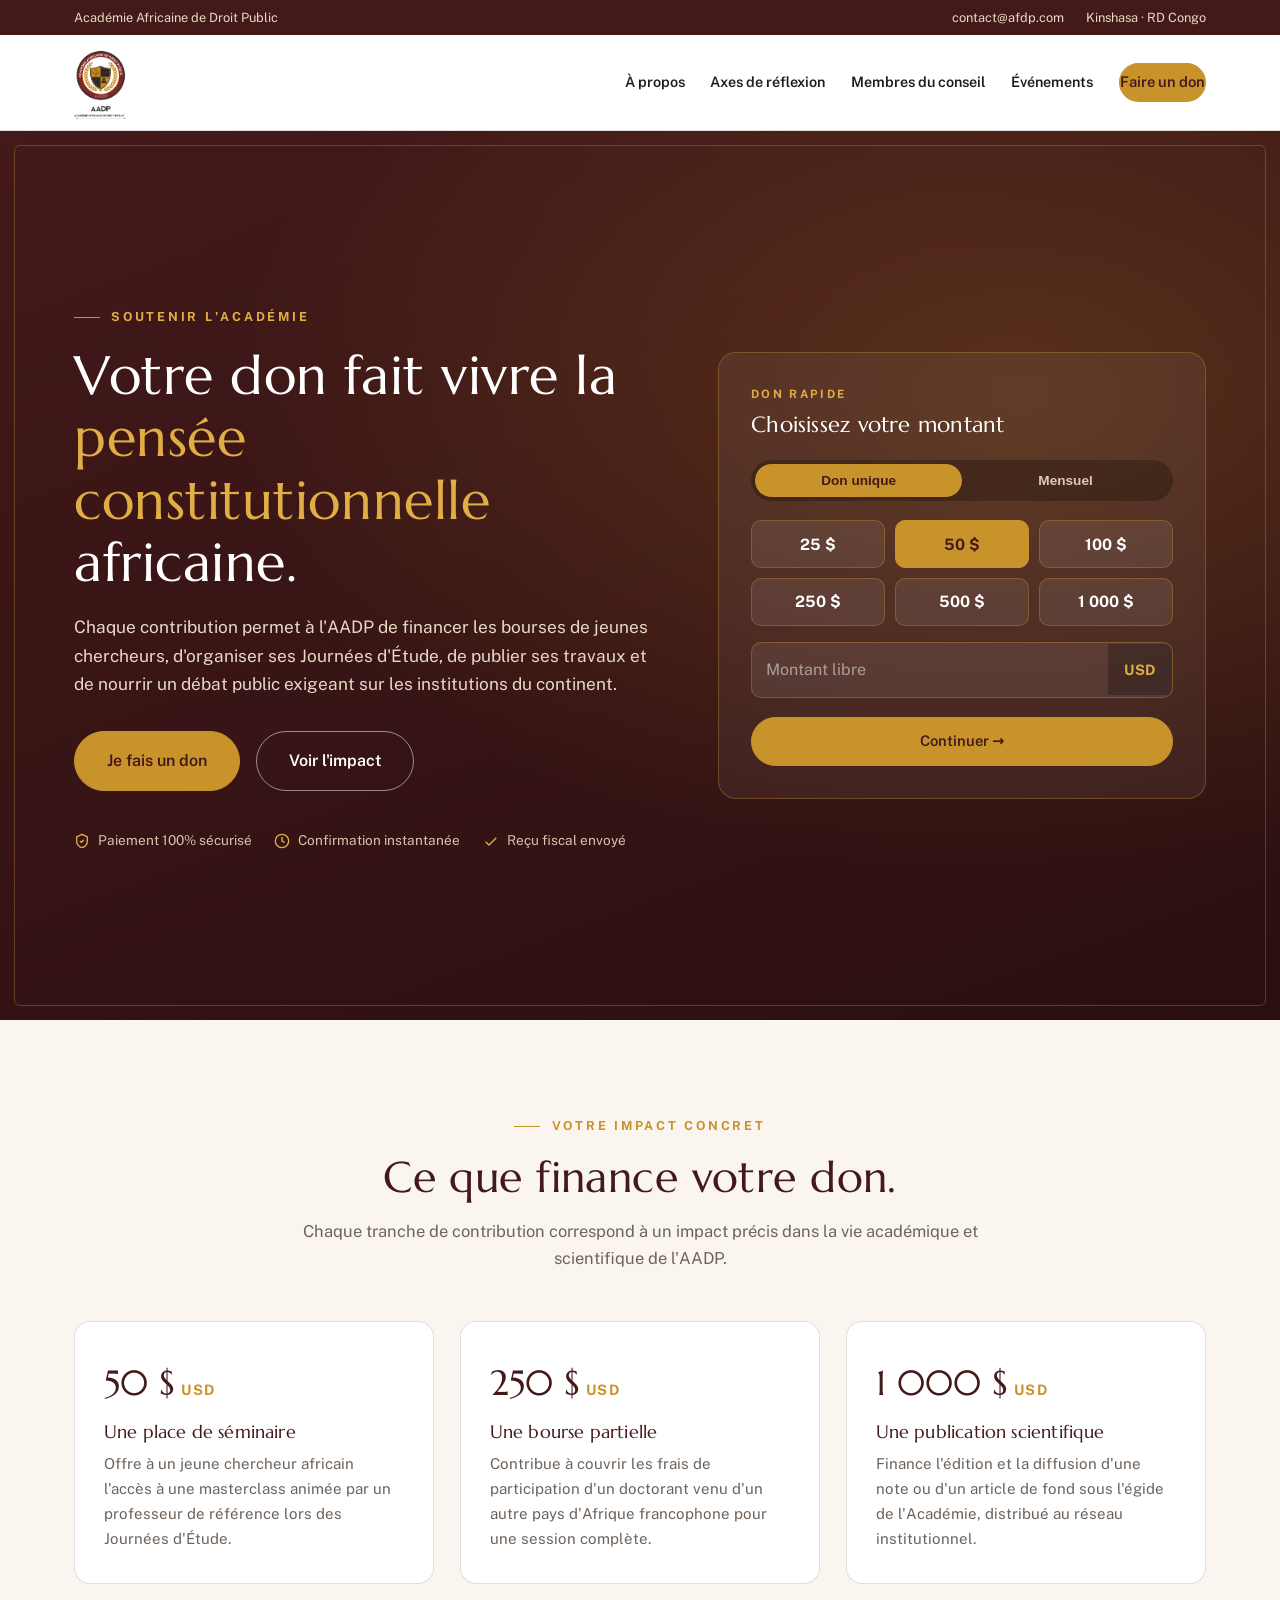
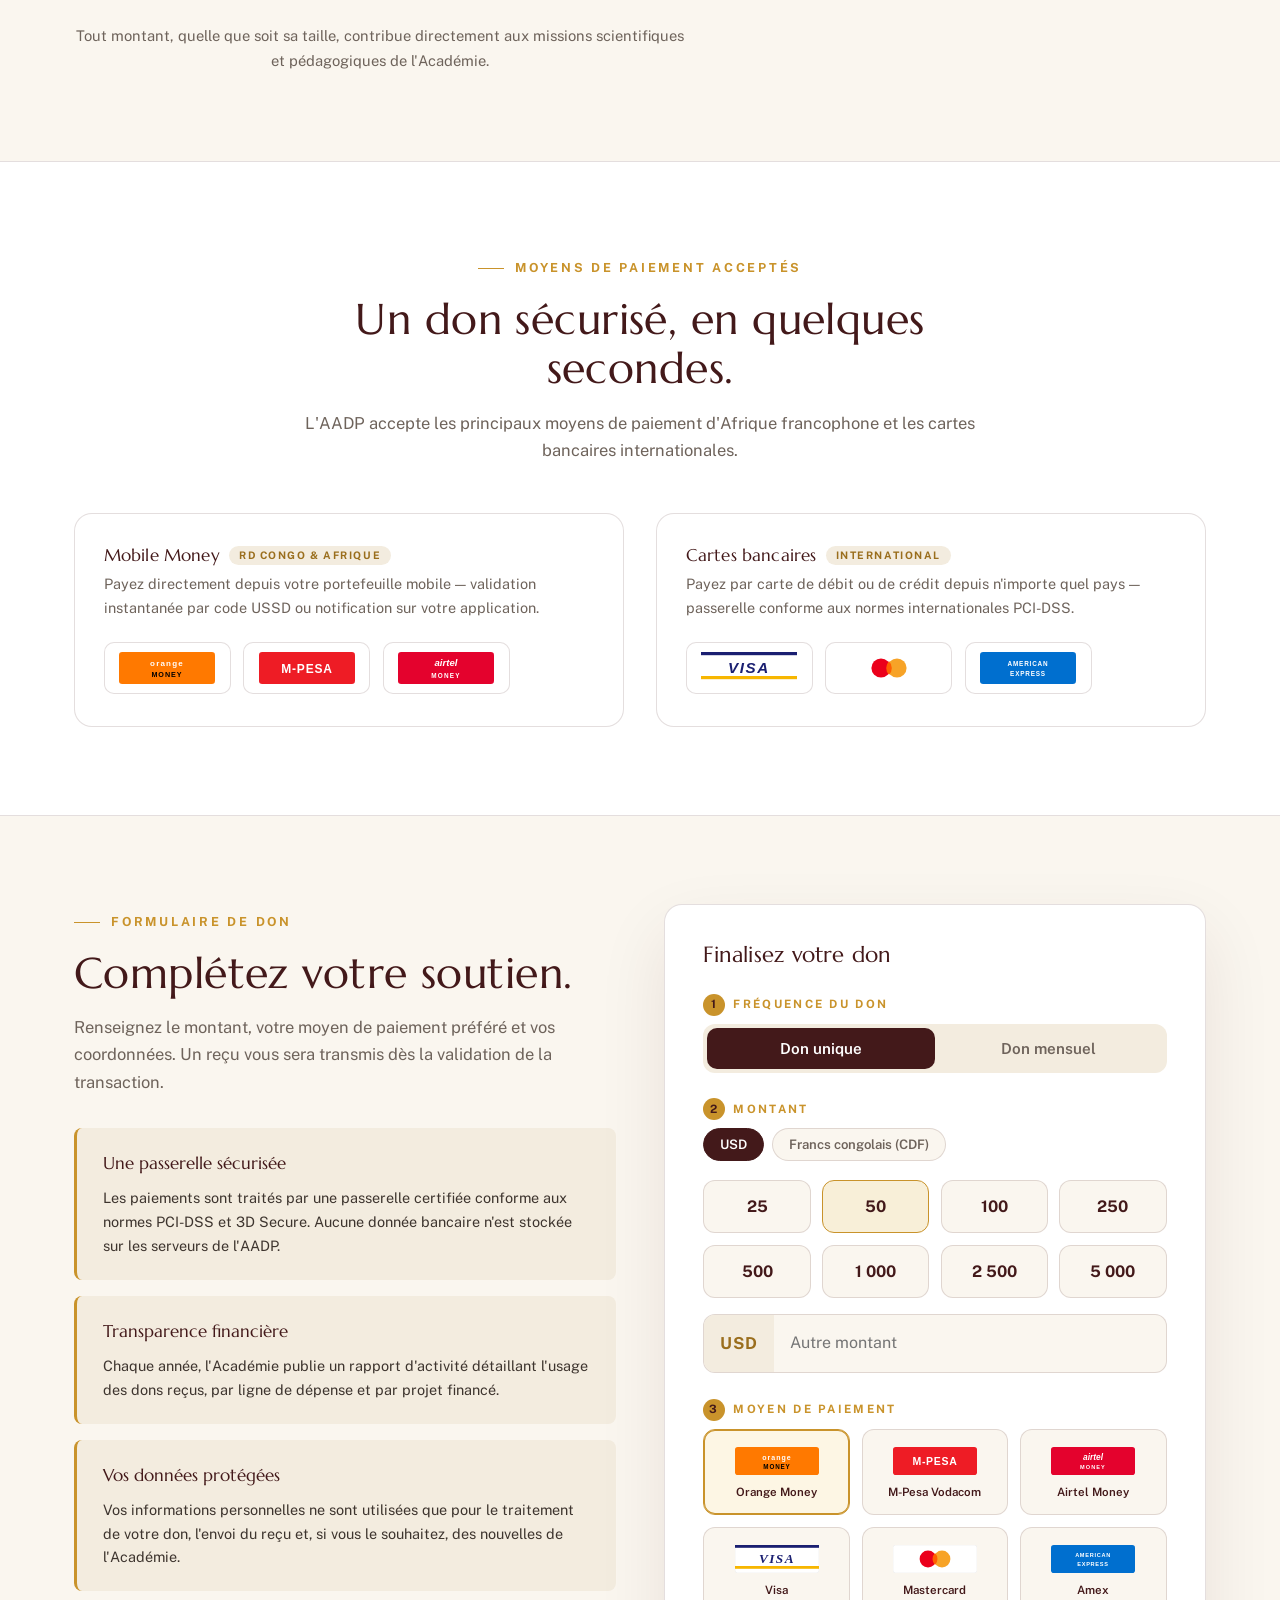
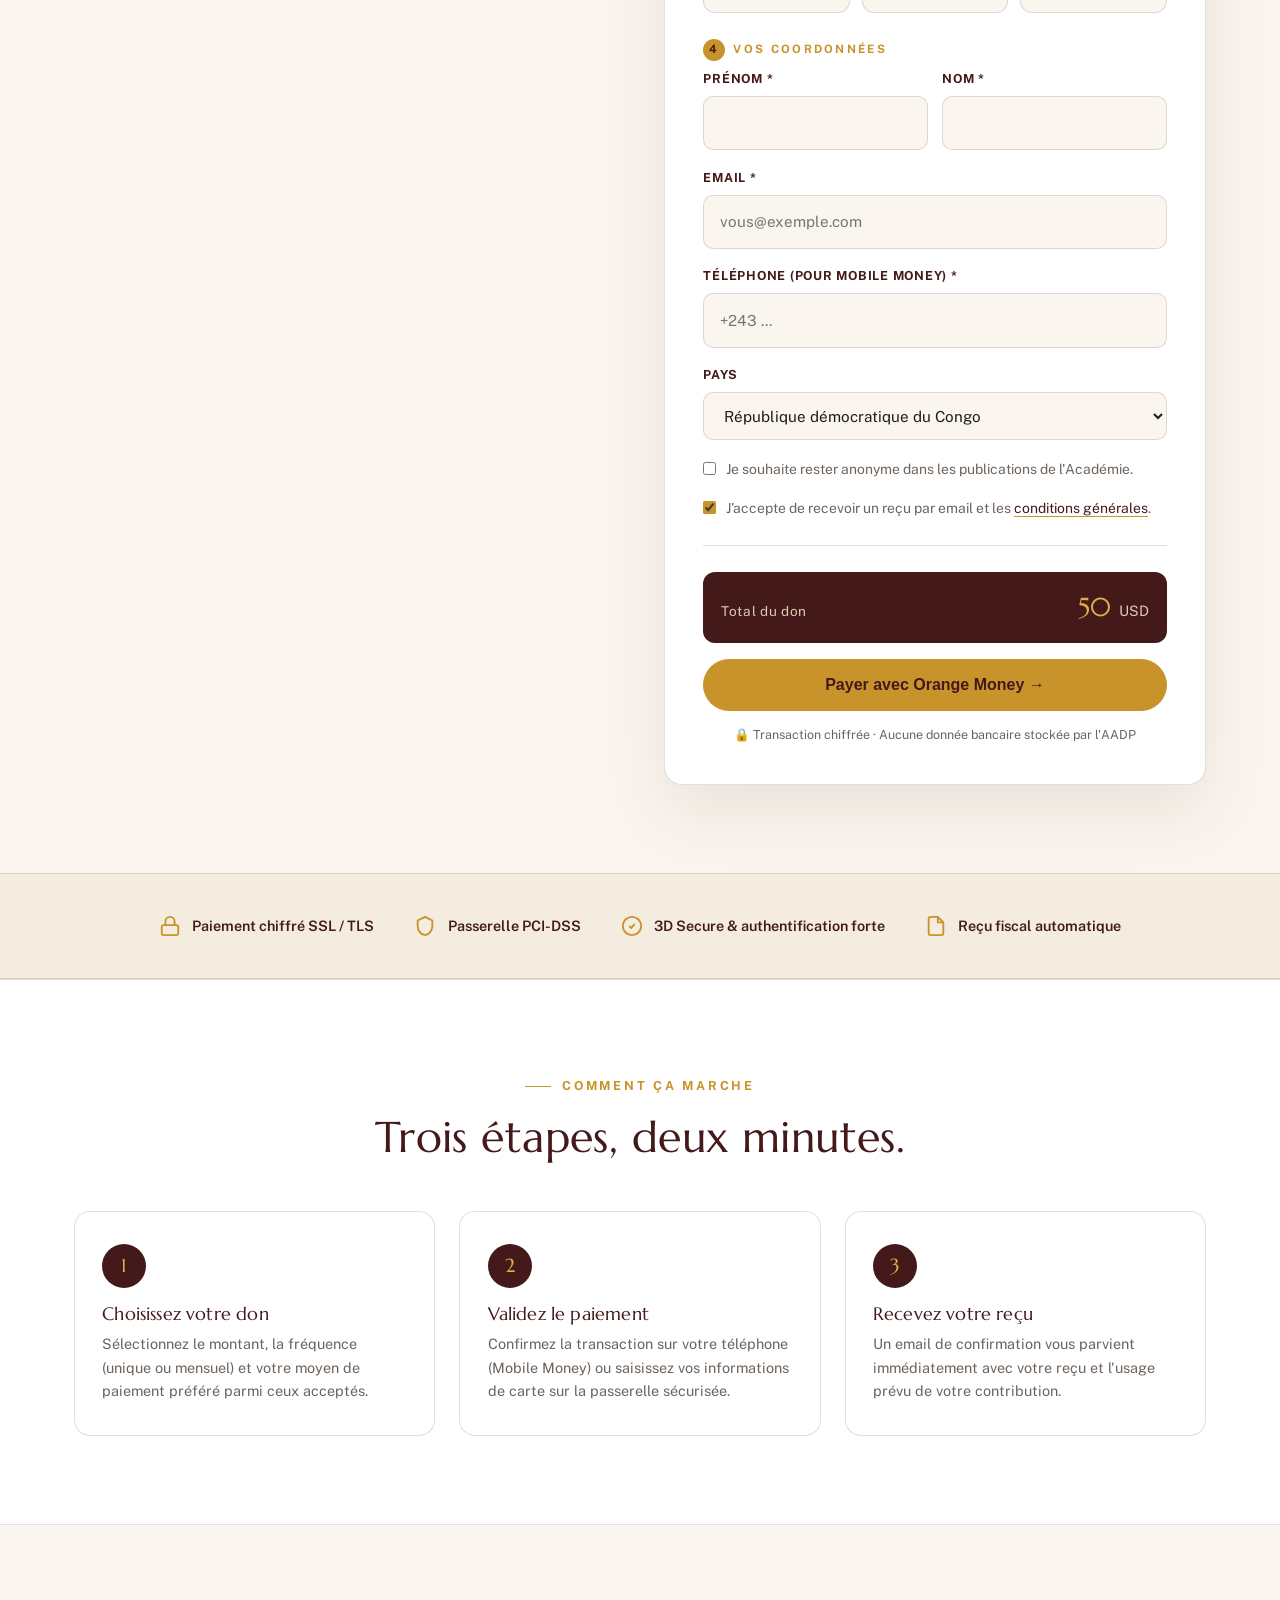
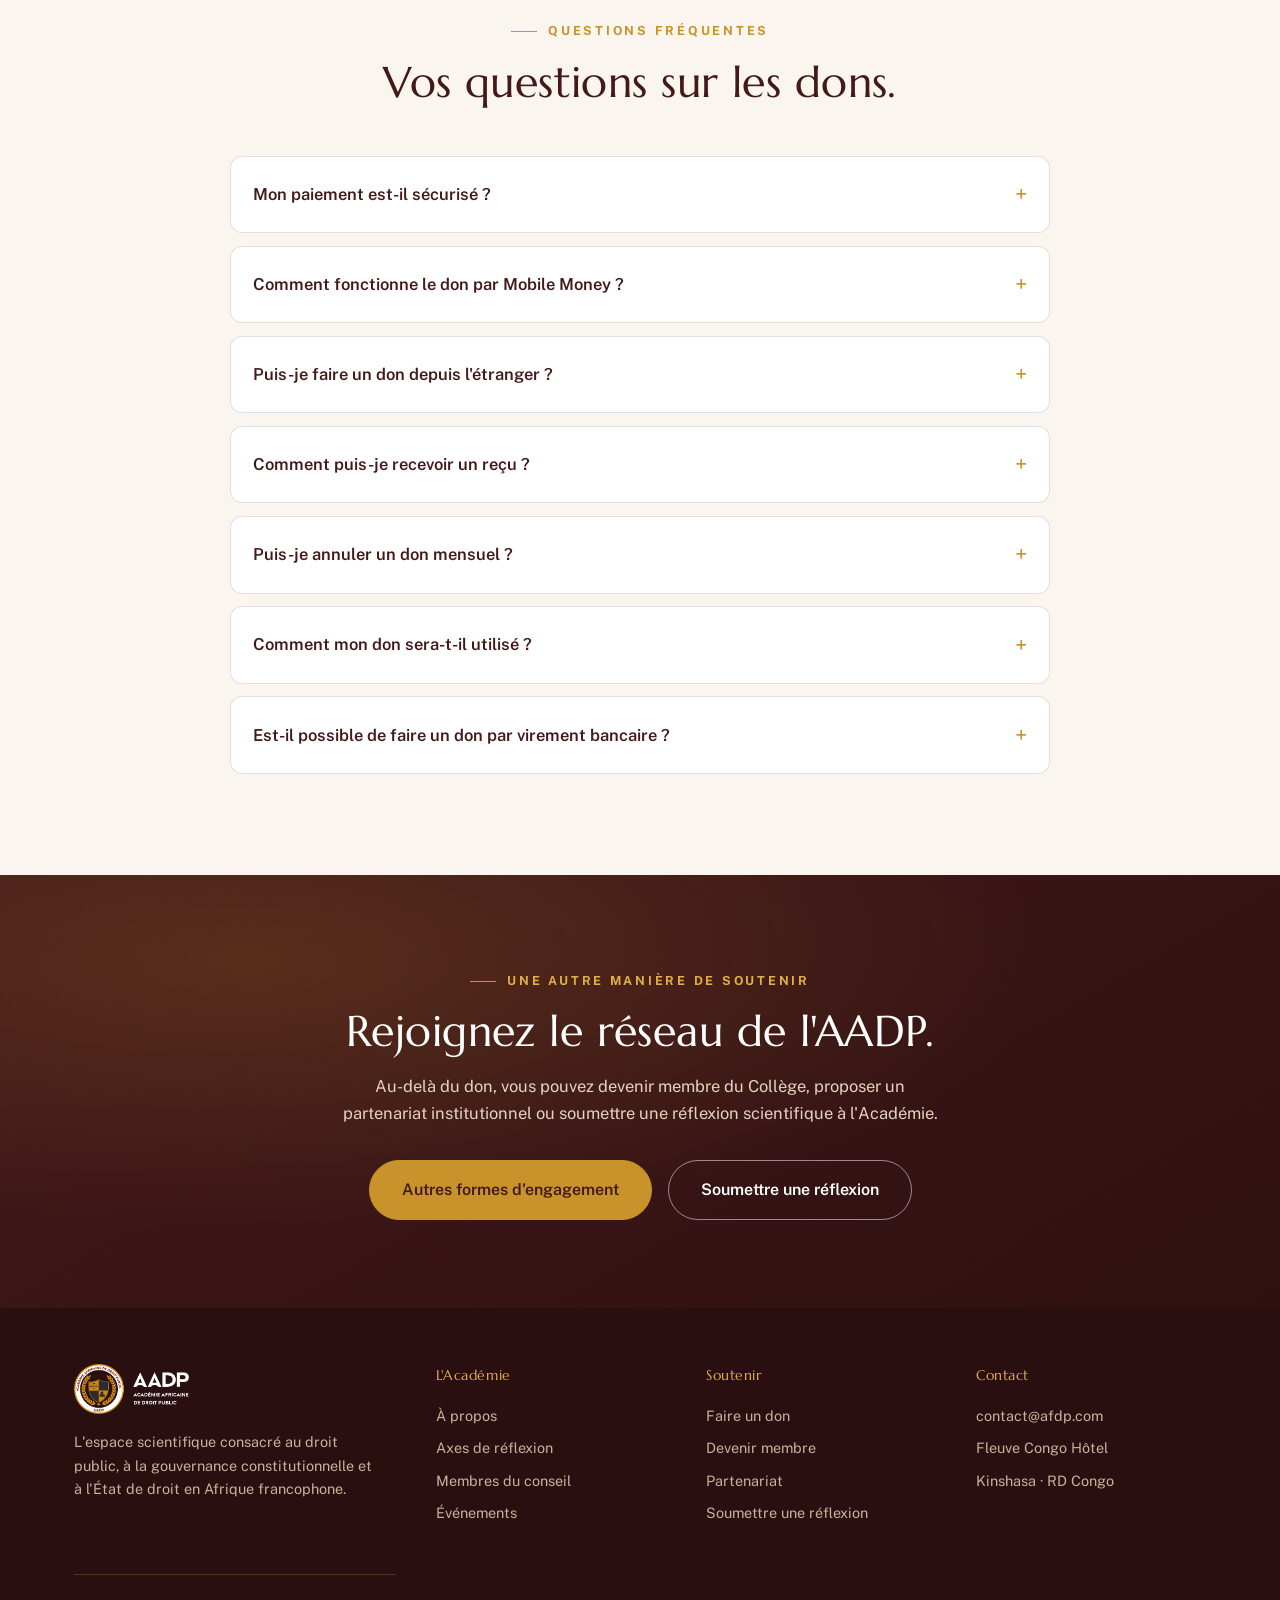
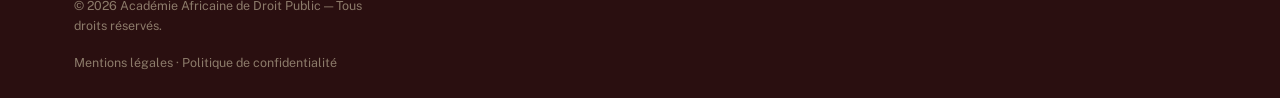
==== faire-un-don.html @ dc46a86c "Add files via upload" ====
<!DOCTYPE html>
<html lang="fr">
<head>
<meta charset="UTF-8">
<meta name="viewport" content="width=device-width, initial-scale=1">
<title>Faire un don — Académie Africaine de Droit Public</title>
<meta name="description" content="Soutenez l'Académie Africaine de Droit Public. Dons sécurisés par Mobile Money (Orange Money, M-Pesa Vodacom, Airtel Money) et carte bancaire (Visa, Mastercard).">
<meta name="theme-color" content="#43191A">
<link rel="icon" type="image/png" href="assets/img/logo_noire.png">
<link rel="preconnect" href="https://fonts.googleapis.com">
<link rel="preconnect" href="https://fonts.gstatic.com" crossorigin>
<link href="https://fonts.googleapis.com/css2?family=Marcellus&family=Public+Sans:wght@400;500;600;700&display=swap" rel="stylesheet">
<style>
:root{
  --bordeaux:#43191A;
  --bordeaux-2:#5C2323;
  --bordeaux-3:#7A2C2C;
  --or:#C9932B;
  --or-clair:#E0AE45;
  --or-fonce:#9A6E1D;
  --ivoire:#FAF6EF;
  --ivoire-2:#F3ECDF;
  --encre:#221C18;
  --gris:#6E635B;
  --gris-2:#8E827A;
  --blanc:#FFFFFF;
  --trait:rgba(67,25,26,.14);
  --maxw:1180px;
  --r:14px;
}
*{margin:0;padding:0;box-sizing:border-box}
html{scroll-behavior:smooth}
body{
  font-family:"Public Sans",system-ui,sans-serif;
  color:var(--encre);
  background:var(--ivoire);
  line-height:1.65;
  font-size:16.5px;
  -webkit-font-smoothing:antialiased;
}
img,svg{max-width:100%;display:block}
a{color:inherit;text-decoration:none}
.wrap{max-width:var(--maxw);margin:0 auto;padding:0 24px}
h1,h2,h3,.display{font-family:"Marcellus",serif;font-weight:400;line-height:1.15;letter-spacing:.01em}
h2{font-size:clamp(1.9rem,3.4vw,2.7rem);color:var(--bordeaux)}
h3{font-size:1.25rem;color:var(--bordeaux)}
p{max-width:68ch}

/* eyebrow */
.eyebrow{
  display:inline-flex;align-items:center;gap:.7rem;
  font-size:.78rem;font-weight:700;letter-spacing:.22em;text-transform:uppercase;
  color:var(--or);margin-bottom:1rem;
}
.eyebrow::before{content:"";width:26px;height:1px;background:var(--or)}

/* topbar */
.topbar{background:var(--bordeaux);color:#EAD9C4;font-size:.8rem}
.topbar .wrap{display:flex;justify-content:space-between;align-items:center;padding:.45rem 24px;gap:1rem}
.topbar a:hover{color:var(--or-clair)}
.topbar .right{display:flex;gap:1.4rem;white-space:nowrap}

/* header */
header.site{background:var(--blanc);border-bottom:1px solid var(--trait);position:sticky;top:0;z-index:50}
header.site .wrap{display:flex;align-items:center;justify-content:space-between;padding:.7rem 24px}
.brand{display:flex;align-items:center}
.brand img{height:72px;width:auto}
nav.main{display:flex;align-items:center;gap:1.6rem;font-size:.9rem;font-weight:600}
nav.main a{padding:.35rem 0;border-bottom:2px solid transparent;transition:.2s;color:var(--encre)}
nav.main a:hover{color:var(--bordeaux);border-color:var(--or)}
.btn{
  display:inline-block;background:var(--bordeaux);color:#fff;font-weight:600;
  padding:.72rem 1.5rem;border-radius:999px;border:1px solid var(--bordeaux);
  transition:.2s;font-size:.92rem;cursor:pointer;
}
.btn:hover{background:var(--bordeaux-3)}
.btn.gold{background:var(--or);border-color:var(--or);color:var(--bordeaux)}
.btn.gold:hover{background:var(--or-clair)}
.btn.ghost{background:transparent;color:var(--bordeaux)}
.btn.ghost:hover{background:var(--bordeaux);color:#fff}
.btn.ghost-light{background:transparent;color:#fff;border-color:rgba(255,255,255,.5)}
.btn.ghost-light:hover{background:rgba(255,255,255,.12)}
.btn.large{padding:1rem 2rem;font-size:1rem}
.burger{display:none;background:none;border:none;cursor:pointer;padding:.4rem}
.burger span{display:block;width:24px;height:2px;background:var(--bordeaux);margin:5px 0;transition:.25s}

/* HERO */
.hero{
  background:
    radial-gradient(ellipse at 80% 30%, rgba(201,147,43,.22), transparent 55%),
    linear-gradient(160deg, var(--bordeaux) 0%, #351314 60%, #2A0F10 100%);
  color:#F5EBDD;position:relative;overflow:hidden;
}
.hero::after{content:"";position:absolute;inset:14px;border:1px solid rgba(201,147,43,.35);pointer-events:none;border-radius:6px}
.hero .wrap{
  display:grid;grid-template-columns:1.1fr .9fr;gap:3rem;align-items:center;
  padding-top:5rem;padding-bottom:5rem;position:relative;z-index:1;
}
.hero h1{font-size:clamp(2.2rem,4.4vw,3.4rem);color:#fff;margin-bottom:1.2rem}
.hero h1 em{font-style:normal;color:var(--or-clair)}
.hero p.lead{font-size:1.08rem;color:#E8D9C6;margin-bottom:2rem;max-width:56ch}
.hero .cta{display:flex;gap:1rem;flex-wrap:wrap;margin-bottom:2.4rem}
.hero .trust{display:flex;gap:1.4rem;flex-wrap:wrap;font-size:.85rem;color:#D8C4AB;align-items:center}
.hero .trust .item{display:flex;align-items:center;gap:.5rem}
.hero .trust .item svg{width:16px;height:16px;color:var(--or-clair)}

/* Hero right — quick donation card */
.quick-donate{
  background:rgba(255,255,255,.06);
  border:1px solid rgba(201,147,43,.35);
  border-radius:18px;
  padding:2rem;
  backdrop-filter:blur(10px);
}
.quick-donate .qd-eye{font-size:.72rem;letter-spacing:.2em;color:var(--or-clair);text-transform:uppercase;font-weight:700;margin-bottom:.6rem}
.quick-donate h3{color:#fff;font-size:1.35rem;margin-bottom:1.4rem}
.qd-toggle{display:flex;background:rgba(0,0,0,.25);border-radius:999px;padding:4px;margin-bottom:1.2rem}
.qd-toggle button{
  flex:1;background:transparent;border:none;color:#DECBB4;padding:.55rem 1rem;
  border-radius:999px;font-weight:600;font-size:.85rem;cursor:pointer;transition:.2s;
}
.qd-toggle button.active{background:var(--or);color:var(--bordeaux)}
.qd-amounts{display:grid;grid-template-columns:repeat(3,1fr);gap:.6rem;margin-bottom:1rem}
.qd-amounts button{
  background:rgba(255,255,255,.08);border:1px solid rgba(201,147,43,.35);color:#fff;
  padding:.85rem .3rem;border-radius:10px;font-weight:700;font-size:.98rem;cursor:pointer;transition:.2s;
  font-family:inherit;
}
.qd-amounts button:hover{background:rgba(255,255,255,.15)}
.qd-amounts button.active{background:var(--or);border-color:var(--or);color:var(--bordeaux)}
.qd-custom{
  display:flex;align-items:center;gap:0;background:rgba(255,255,255,.08);
  border:1px solid rgba(201,147,43,.35);border-radius:10px;margin-bottom:1.2rem;overflow:hidden;
}
.qd-custom input{
  flex:1;background:transparent;border:none;color:#fff;padding:.85rem;font:inherit;font-size:1rem;outline:none;
}
.qd-custom input::placeholder{color:rgba(255,255,255,.5)}
.qd-custom .cur{padding:.85rem 1rem;background:rgba(0,0,0,.25);color:var(--or-clair);font-weight:700;font-size:.9rem;letter-spacing:.05em}

/* SECTIONS */
section{padding:5.5rem 0}
section.alt{background:var(--blanc);border-top:1px solid var(--trait);border-bottom:1px solid var(--trait)}
.sec-head{max-width:760px;margin-bottom:3rem}
.sec-head.center{text-align:center;margin-left:auto;margin-right:auto}
.sec-head.center .eyebrow{justify-content:center}
.sec-head p{color:var(--gris);margin-top:1rem}
.sec-head.center p{margin-left:auto;margin-right:auto}

/* IMPACT — what your donation funds */
.impact-grid{display:grid;grid-template-columns:repeat(3,1fr);gap:1.6rem;margin-bottom:2.5rem}
.impact-card{
  background:var(--blanc);border:1px solid var(--trait);border-radius:16px;padding:2rem 1.8rem;
  transition:.25s;position:relative;overflow:hidden;
}
.impact-card:hover{transform:translateY(-4px);box-shadow:0 20px 45px rgba(67,25,26,.1);border-color:var(--or)}
.impact-card .amount{
  font-family:"Marcellus",serif;font-size:2.2rem;color:var(--bordeaux);
  display:flex;align-items:baseline;gap:.4rem;margin-bottom:.6rem;
}
.impact-card .amount span{font-size:.9rem;color:var(--or);font-family:"Public Sans";letter-spacing:.1em;font-weight:700}
.impact-card h3{margin-bottom:.6rem;font-size:1.15rem}
.impact-card p{font-size:.94rem;color:var(--gris)}
.impact-card::before{
  content:"";position:absolute;left:0;top:0;bottom:0;width:4px;background:var(--or);
  transform:scaleY(0);transform-origin:top;transition:transform .35s;
}
.impact-card:hover::before{transform:scaleY(1)}

/* PAYMENT METHODS BAND */
.methods{background:linear-gradient(180deg,var(--ivoire) 0%,var(--ivoire-2) 100%)}
.methods-groups{display:grid;grid-template-columns:1fr 1fr;gap:2rem}
.methods-group{
  background:var(--blanc);border:1px solid var(--trait);border-radius:18px;padding:2rem 1.8rem;
}
.methods-group h3{
  font-size:1.05rem;margin-bottom:.4rem;
  display:flex;align-items:center;gap:.6rem;
}
.methods-group h3 .badge{
  background:var(--ivoire-2);color:var(--or-fonce);font-size:.65rem;letter-spacing:.15em;
  text-transform:uppercase;padding:.25rem .6rem;border-radius:999px;font-weight:700;
  font-family:"Public Sans";
}
.methods-group > p{font-size:.9rem;color:var(--gris);margin-bottom:1.4rem}
.logos{display:flex;gap:.8rem;flex-wrap:wrap;align-items:center}
.logo-tile{
  background:#fff;border:1px solid var(--trait);border-radius:10px;
  padding:.6rem .9rem;height:52px;display:flex;align-items:center;justify-content:center;
  transition:.25s;min-width:90px;
}
.logo-tile:hover{border-color:var(--or);transform:translateY(-2px);box-shadow:0 8px 18px rgba(67,25,26,.08)}
.logo-tile svg{height:32px;width:auto}

/* MAIN FORM SECTION */
.form-section .wrap{display:grid;grid-template-columns:1fr 1fr;gap:3rem;align-items:start}
.form-side h2{margin-bottom:1rem}
.form-side .lead-p{color:var(--gris);margin-bottom:2rem}
.reassure{margin-top:2rem;background:var(--ivoire-2);border-left:3px solid var(--or);padding:1.4rem 1.6rem;border-radius:8px}
.reassure h4{font-family:"Marcellus",serif;font-weight:400;color:var(--bordeaux);font-size:1.05rem;margin-bottom:.5rem}
.reassure p{font-size:.9rem;color:#3D342E}

form.donate{
  background:var(--blanc);border:1px solid var(--trait);border-radius:18px;
  padding:2.4rem;box-shadow:0 28px 70px rgba(67,25,26,.09);
}
form.donate h3{margin-bottom:1.6rem;font-size:1.35rem}
.step-label{
  font-size:.72rem;letter-spacing:.2em;text-transform:uppercase;color:var(--or);
  font-weight:700;margin-bottom:.5rem;display:flex;align-items:center;gap:.5rem;
}
.step-label::before{
  content:attr(data-step);background:var(--or);color:var(--bordeaux);
  width:22px;height:22px;border-radius:50%;display:grid;place-items:center;
  font-size:.72rem;font-weight:700;
}

/* frequency toggle */
.freq-toggle{
  display:grid;grid-template-columns:1fr 1fr;background:var(--ivoire-2);border-radius:12px;
  padding:4px;margin-bottom:1.6rem;
}
.freq-toggle button{
  background:transparent;border:none;padding:.75rem;border-radius:10px;font-weight:600;
  color:var(--gris);cursor:pointer;font-family:inherit;font-size:.95rem;transition:.2s;
}
.freq-toggle button.active{background:var(--bordeaux);color:#fff}

/* currency toggle */
.cur-toggle{display:flex;gap:.5rem;margin-bottom:1.2rem}
.cur-toggle button{
  background:var(--ivoire);border:1px solid var(--trait);padding:.5rem 1rem;border-radius:999px;
  font-weight:600;font-size:.82rem;cursor:pointer;font-family:inherit;color:var(--gris);transition:.2s;
}
.cur-toggle button.active{background:var(--bordeaux);color:#fff;border-color:var(--bordeaux)}

/* amounts */
.amounts{display:grid;grid-template-columns:repeat(4,1fr);gap:.7rem;margin-bottom:1rem}
.amounts button{
  background:var(--ivoire);border:1.5px solid var(--trait);color:var(--bordeaux);
  padding:1rem .3rem;border-radius:12px;font-weight:700;font-size:1rem;cursor:pointer;
  font-family:inherit;transition:.2s;
}
.amounts button:hover{border-color:var(--or)}
.amounts button.active{background:#F8EFD8;border-color:var(--or);color:var(--bordeaux)}
.custom-amount{
  display:flex;align-items:center;background:var(--ivoire);border:1.5px solid var(--trait);
  border-radius:12px;margin-bottom:1.6rem;overflow:hidden;
}
.custom-amount:focus-within{border-color:var(--or)}
.custom-amount input{
  flex:1;background:transparent;border:none;padding:.95rem 1rem;font:inherit;font-size:1rem;outline:none;color:var(--encre);
}
.custom-amount .prefix{padding:.95rem 1rem;background:var(--ivoire-2);color:var(--or-fonce);font-weight:700;letter-spacing:.05em}

/* method chooser */
.pay-methods{display:grid;grid-template-columns:repeat(3,1fr);gap:.7rem;margin-bottom:1.6rem}
.pay-methods label{
  position:relative;background:var(--ivoire);border:1.5px solid var(--trait);border-radius:12px;
  padding:.9rem .5rem;cursor:pointer;display:flex;flex-direction:column;align-items:center;gap:.5rem;
  transition:.2s;text-align:center;
}
.pay-methods label:hover{border-color:var(--or)}
.pay-methods input{position:absolute;opacity:0;pointer-events:none}
.pay-methods label:has(input:checked){background:#FDF6E4;border-color:var(--or);box-shadow:inset 0 0 0 1px var(--or)}
.pay-methods .pm-logo{height:34px;display:flex;align-items:center;justify-content:center}
.pay-methods .pm-logo svg{height:28px;width:auto}
.pay-methods .pm-name{font-size:.72rem;font-weight:600;color:var(--bordeaux);line-height:1.2}

/* fields */
.field{margin-bottom:1.1rem}
.field label{display:block;font-size:.78rem;font-weight:700;letter-spacing:.06em;text-transform:uppercase;color:var(--bordeaux);margin-bottom:.4rem}
.field input,.field select,.field textarea{
  width:100%;padding:.85rem 1rem;border:1.5px solid var(--trait);border-radius:10px;
  font:inherit;font-size:.95rem;background:var(--ivoire);color:var(--encre);transition:.2s;
}
.field input:focus,.field select:focus,.field textarea:focus{outline:none;border-color:var(--or);background:#fff}
.two{display:grid;grid-template-columns:1fr 1fr;gap:.9rem}
.checkbox-line{display:flex;align-items:flex-start;gap:.6rem;font-size:.87rem;color:var(--gris);margin-bottom:1rem;cursor:pointer}
.checkbox-line input{margin-top:.25rem;accent-color:var(--or)}
.checkbox-line a{color:var(--bordeaux);border-bottom:1px solid var(--or)}

.submit-block{margin-top:1.6rem;padding-top:1.6rem;border-top:1px solid var(--trait)}
.total-line{
  display:flex;justify-content:space-between;align-items:baseline;
  padding:.9rem 1.1rem;background:var(--bordeaux);color:#fff;border-radius:12px;margin-bottom:1rem;
}
.total-line .lbl{font-size:.85rem;color:#DECBB4;letter-spacing:.05em}
.total-line .val{font-family:"Marcellus",serif;font-size:1.6rem;color:var(--or-clair)}
.total-line .val small{font-size:.9rem;color:#DECBB4;font-family:"Public Sans"}

.form-ok{
  display:none;background:#F0F7EF;border:1px solid #9CC49A;color:#2C5A2A;
  border-radius:10px;padding:1rem 1.2rem;margin-top:1rem;font-size:.93rem;
}
.hint{font-size:.78rem;color:var(--gris);margin-top:.9rem;text-align:center}

/* SECURITY BAND */
.security{background:var(--ivoire-2);padding:2.5rem 0;border-top:1px solid var(--trait);border-bottom:1px solid var(--trait)}
.security .wrap{display:flex;justify-content:center;gap:2.5rem;flex-wrap:wrap;align-items:center;text-align:center}
.security-item{display:flex;align-items:center;gap:.7rem;color:var(--bordeaux);font-size:.9rem;font-weight:600}
.security-item svg{width:22px;height:22px;color:var(--or)}

/* PROCESS */
.process-grid{display:grid;grid-template-columns:repeat(3,1fr);gap:1.5rem}
.process-card{
  background:var(--blanc);border:1px solid var(--trait);border-radius:16px;padding:2rem 1.7rem;
  position:relative;
}
.process-card .step-n{
  width:44px;height:44px;border-radius:50%;background:var(--bordeaux);color:var(--or-clair);
  display:grid;place-items:center;font-family:"Marcellus",serif;font-size:1.2rem;margin-bottom:1rem;
}
.process-card h3{margin-bottom:.5rem;font-size:1.1rem}
.process-card p{font-size:.9rem;color:var(--gris)}

/* FAQ */
.faq{max-width:820px;margin:0 auto}
.faq details{
  background:var(--blanc);border:1px solid var(--trait);border-radius:12px;margin-bottom:.8rem;
  overflow:hidden;transition:.2s;
}
.faq details[open]{border-color:var(--or);box-shadow:0 8px 22px rgba(67,25,26,.06)}
.faq summary{
  padding:1.2rem 1.4rem;font-weight:600;color:var(--bordeaux);cursor:pointer;list-style:none;
  display:flex;justify-content:space-between;align-items:center;gap:1rem;
}
.faq summary::-webkit-details-marker{display:none}
.faq summary::after{content:"+";color:var(--or);font-size:1.4rem;transition:.2s;font-weight:400}
.faq details[open] summary::after{transform:rotate(45deg)}
.faq .content{padding:0 1.4rem 1.2rem;color:var(--gris);font-size:.93rem}

/* CTA FINAL */
.cta-final{
  background:radial-gradient(ellipse at 20% 20%, rgba(201,147,43,.18), transparent 55%),
             linear-gradient(150deg,var(--bordeaux),#2E1011);
  color:#fff;text-align:center;
}
.cta-final h2{color:#fff;margin-bottom:1rem}
.cta-final p{color:#E4D3BE;max-width:60ch;margin:0 auto 2rem}

/* footer */
footer{background:#2A0F10;color:#C9B29A;font-size:.9rem;padding:3.5rem 0 1.5rem}
footer .wrap{display:grid;grid-template-columns:1.4fr 1fr 1fr 1fr;gap:2.5rem}
footer img.foot-logo{height:50px;width:auto;margin-bottom:1rem}
footer h4{font-family:"Marcellus",serif;font-weight:400;color:var(--or-clair);margin-bottom:1rem;letter-spacing:.04em}
footer ul{list-style:none}
footer li{margin-bottom:.55rem}
footer a:hover{color:var(--or-clair)}
.footline{border-top:1px solid rgba(201,147,43,.25);margin-top:2.5rem;padding-top:1.3rem;font-size:.78rem;color:#8C7B6A;display:flex;justify-content:space-between;flex-wrap:wrap;gap:1rem}

/* responsive */
@media (max-width:1000px){
  .hero .wrap,.methods-groups,.form-section .wrap{grid-template-columns:1fr;gap:2rem}
  .impact-grid,.process-grid{grid-template-columns:1fr 1fr}
  footer .wrap{grid-template-columns:1fr 1fr}
}
@media (max-width:720px){
  nav.main{
    display:none;position:absolute;top:100%;left:0;right:0;background:#fff;
    flex-direction:column;align-items:flex-start;padding:1.2rem 24px 1.6rem;gap:1rem;
    border-bottom:1px solid var(--trait);box-shadow:0 20px 40px rgba(0,0,0,.08);
  }
  nav.main.open{display:flex}
  .burger{display:block}
  .topbar .right span:last-child{display:none}
  .impact-grid,.process-grid{grid-template-columns:1fr}
  .amounts,.pay-methods{grid-template-columns:repeat(2,1fr)}
  .two{grid-template-columns:1fr}
  footer .wrap{grid-template-columns:1fr}
  section{padding:3.8rem 0}
}
</style>
</head>
<body>

<!-- topbar -->
<div class="topbar">
  <div class="wrap">
    <span>Académie Africaine de Droit Public</span>
    <div class="right">
      <a href="mailto:contact@afdp.com">contact@afdp.com</a>
      <span>Kinshasa · RD Congo</span>
    </div>
  </div>
</div>

<!-- header -->
<header class="site">
  <div class="wrap">
    <a class="brand" href="index.html" aria-label="Accueil AADP">
      <img src="assets/img/logo_noire.png" alt="Académie Africaine de Droit Public">
    </a>
    <nav class="main" id="nav">
      <a href="index.html#academie">À propos</a>
      <a href="index.html#axes">Axes de réflexion</a>
      <a href="index.html#gouvernance">Membres du conseil</a>
      <a href="index.html#evenements">Événements</a>
      <a class="btn gold" href="faire-un-don.html">Faire un don</a>
    </nav>
    <button class="burger" id="burger" aria-label="Ouvrir le menu"><span></span><span></span><span></span></button>
  </div>
</header>

<!-- HERO -->
<section class="hero">
  <div class="wrap">
    <div>
      <div class="eyebrow" style="color:var(--or-clair)">Soutenir l'Académie</div>
      <h1>Votre don fait vivre la <em>pensée constitutionnelle</em> africaine.</h1>
      <p class="lead">
        Chaque contribution permet à l'AADP de financer les bourses de jeunes chercheurs,
        d'organiser ses Journées d'Étude, de publier ses travaux et de nourrir un débat
        public exigeant sur les institutions du continent.
      </p>
      <div class="cta">
        <a class="btn gold large" href="#formulaire">Je fais un don</a>
        <a class="btn ghost-light large" href="#impact">Voir l'impact</a>
      </div>
      <div class="trust">
        <div class="item">
          <svg viewBox="0 0 24 24" fill="none" stroke="currentColor" stroke-width="2"><path d="M12 2 4 6v6c0 5 3.5 9.5 8 10 4.5-.5 8-5 8-10V6l-8-4Z"/><path d="m9 12 2 2 4-4"/></svg>
          Paiement 100% sécurisé
        </div>
        <div class="item">
          <svg viewBox="0 0 24 24" fill="none" stroke="currentColor" stroke-width="2"><circle cx="12" cy="12" r="10"/><path d="M12 6v6l4 2"/></svg>
          Confirmation instantanée
        </div>
        <div class="item">
          <svg viewBox="0 0 24 24" fill="none" stroke="currentColor" stroke-width="2"><path d="M20 7 9 18l-5-5"/></svg>
          Reçu fiscal envoyé
        </div>
      </div>
    </div>

    <!-- Quick donation card -->
    <div class="quick-donate">
      <div class="qd-eye">Don rapide</div>
      <h3>Choisissez votre montant</h3>
      <div class="qd-toggle">
        <button type="button" class="active" data-qd-freq="once">Don unique</button>
        <button type="button" data-qd-freq="monthly">Mensuel</button>
      </div>
      <div class="qd-amounts">
        <button type="button" data-qd-amt="25">25 $</button>
        <button type="button" data-qd-amt="50" class="active">50 $</button>
        <button type="button" data-qd-amt="100">100 $</button>
        <button type="button" data-qd-amt="250">250 $</button>
        <button type="button" data-qd-amt="500">500 $</button>
        <button type="button" data-qd-amt="1000">1 000 $</button>
      </div>
      <div class="qd-custom">
        <input type="number" id="qdCustom" placeholder="Montant libre" min="1">
        <span class="cur">USD</span>
      </div>
      <a class="btn gold" href="#formulaire" style="width:100%;text-align:center" id="qdContinue">Continuer →</a>
    </div>
  </div>
</section>

<!-- IMPACT -->
<section id="impact">
  <div class="wrap">
    <div class="sec-head center">
      <div class="eyebrow">Votre impact concret</div>
      <h2>Ce que finance votre don.</h2>
      <p>Chaque tranche de contribution correspond à un impact précis dans la vie académique
      et scientifique de l'AADP.</p>
    </div>
    <div class="impact-grid">
      <div class="impact-card">
        <div class="amount">50 $ <span>USD</span></div>
        <h3>Une place de séminaire</h3>
        <p>Offre à un jeune chercheur africain l'accès à une masterclass animée par un
        professeur de référence lors des Journées d'Étude.</p>
      </div>
      <div class="impact-card">
        <div class="amount">250 $ <span>USD</span></div>
        <h3>Une bourse partielle</h3>
        <p>Contribue à couvrir les frais de participation d'un doctorant venu d'un autre
        pays d'Afrique francophone pour une session complète.</p>
      </div>
      <div class="impact-card">
        <div class="amount">1 000 $ <span>USD</span></div>
        <h3>Une publication scientifique</h3>
        <p>Finance l'édition et la diffusion d'une note ou d'un article de fond sous l'égide
        de l'Académie, distribué au réseau institutionnel.</p>
      </div>
    </div>
    <p style="text-align:center;color:var(--gris);font-size:.92rem">
      Tout montant, quelle que soit sa taille, contribue directement aux missions scientifiques
      et pédagogiques de l'Académie.
    </p>
  </div>
</section>

<!-- PAYMENT METHODS -->
<section class="methods alt">
  <div class="wrap">
    <div class="sec-head center">
      <div class="eyebrow">Moyens de paiement acceptés</div>
      <h2>Un don sécurisé, en quelques secondes.</h2>
      <p>L'AADP accepte les principaux moyens de paiement d'Afrique francophone
      et les cartes bancaires internationales.</p>
    </div>
    <div class="methods-groups">
      <div class="methods-group">
        <h3>Mobile Money <span class="badge">RD Congo & Afrique</span></h3>
        <p>Payez directement depuis votre portefeuille mobile — validation instantanée par
        code USSD ou notification sur votre application.</p>
        <div class="logos">
          <div class="logo-tile" title="Orange Money">
            <svg viewBox="0 0 120 40" xmlns="http://www.w3.org/2000/svg" aria-label="Orange Money">
              <rect width="120" height="40" fill="#FF7900" rx="4"/>
              <text x="60" y="18" font-family="Helvetica, Arial, sans-serif" font-size="10" font-weight="900" text-anchor="middle" fill="#fff" letter-spacing="1.5">orange</text>
              <text x="60" y="31" font-family="Helvetica, Arial, sans-serif" font-size="9" font-weight="700" text-anchor="middle" fill="#000" letter-spacing="1.2">MONEY</text>
            </svg>
          </div>
          <div class="logo-tile" title="M-Pesa Vodacom">
            <svg viewBox="0 0 120 40" xmlns="http://www.w3.org/2000/svg" aria-label="M-Pesa">
              <rect width="120" height="40" fill="#EE1C25" rx="4"/>
              <text x="60" y="26" font-family="Helvetica, Arial, sans-serif" font-size="15" font-weight="900" text-anchor="middle" fill="#fff" letter-spacing="1">M-PESA</text>
            </svg>
          </div>
          <div class="logo-tile" title="Airtel Money">
            <svg viewBox="0 0 120 40" xmlns="http://www.w3.org/2000/svg" aria-label="Airtel Money">
              <rect width="120" height="40" fill="#E4022D" rx="4"/>
              <text x="60" y="18" font-family="Helvetica, Arial, sans-serif" font-size="12" font-weight="900" text-anchor="middle" fill="#fff" font-style="italic">airtel</text>
              <text x="60" y="32" font-family="Helvetica, Arial, sans-serif" font-size="8" font-weight="700" text-anchor="middle" fill="#fff" letter-spacing="1.5">MONEY</text>
            </svg>
          </div>
        </div>
      </div>
      <div class="methods-group">
        <h3>Cartes bancaires <span class="badge">International</span></h3>
        <p>Payez par carte de débit ou de crédit depuis n'importe quel pays — passerelle
        conforme aux normes internationales PCI-DSS.</p>
        <div class="logos">
          <div class="logo-tile" title="Visa">
            <svg viewBox="0 0 120 40" xmlns="http://www.w3.org/2000/svg" aria-label="Visa">
              <rect width="120" height="40" fill="#fff" rx="4"/>
              <rect y="30" width="120" height="4" fill="#F7B600"/>
              <rect width="120" height="4" fill="#1A1F71"/>
              <text x="60" y="26" font-family="Arial Black, Helvetica, sans-serif" font-size="19" font-weight="900" font-style="italic" text-anchor="middle" fill="#1A1F71" letter-spacing="2">VISA</text>
            </svg>
          </div>
          <div class="logo-tile" title="Mastercard">
            <svg viewBox="0 0 120 40" xmlns="http://www.w3.org/2000/svg" aria-label="Mastercard">
              <rect width="120" height="40" fill="#fff" rx="4"/>
              <circle cx="50" cy="20" r="12" fill="#EB001B"/>
              <circle cx="70" cy="20" r="12" fill="#F79E1B" fill-opacity=".95"/>
              <path d="M60 11.5 a12 12 0 0 1 0 17 a12 12 0 0 1 0 -17z" fill="#FF5F00"/>
            </svg>
          </div>
          <div class="logo-tile" title="American Express">
            <svg viewBox="0 0 120 40" xmlns="http://www.w3.org/2000/svg" aria-label="American Express">
              <rect width="120" height="40" fill="#006FCF" rx="4"/>
              <text x="60" y="17" font-family="Helvetica, Arial, sans-serif" font-size="8" font-weight="900" text-anchor="middle" fill="#fff" letter-spacing="1">AMERICAN</text>
              <text x="60" y="30" font-family="Helvetica, Arial, sans-serif" font-size="8" font-weight="900" text-anchor="middle" fill="#fff" letter-spacing="1">EXPRESS</text>
            </svg>
          </div>
        </div>
      </div>
    </div>
  </div>
</section>

<!-- DONATION FORM -->
<section class="form-section" id="formulaire">
  <div class="wrap">
    <div class="form-side">
      <div class="eyebrow">Formulaire de don</div>
      <h2>Complétez votre soutien.</h2>
      <p class="lead-p">
        Renseignez le montant, votre moyen de paiement préféré et vos coordonnées.
        Un reçu vous sera transmis dès la validation de la transaction.
      </p>
      <div class="reassure">
        <h4>Une passerelle sécurisée</h4>
        <p>Les paiements sont traités par une passerelle certifiée conforme aux normes
        PCI-DSS et 3D Secure. Aucune donnée bancaire n'est stockée sur les serveurs de l'AADP.</p>
      </div>
      <div class="reassure" style="margin-top:1rem">
        <h4>Transparence financière</h4>
        <p>Chaque année, l'Académie publie un rapport d'activité détaillant l'usage des dons
        reçus, par ligne de dépense et par projet financé.</p>
      </div>
      <div class="reassure" style="margin-top:1rem">
        <h4>Vos données protégées</h4>
        <p>Vos informations personnelles ne sont utilisées que pour le traitement de votre
        don, l'envoi du reçu et, si vous le souhaitez, des nouvelles de l'Académie.</p>
      </div>
    </div>

    <form class="donate" id="donateForm" novalidate>
      <h3>Finalisez votre don</h3>

      <!-- STEP 1: Frequency -->
      <div class="step-label" data-step="1">Fréquence du don</div>
      <div class="freq-toggle">
        <button type="button" class="active" data-freq="once">Don unique</button>
        <button type="button" data-freq="monthly">Don mensuel</button>
      </div>

      <!-- STEP 2: Amount -->
      <div class="step-label" data-step="2">Montant</div>
      <div class="cur-toggle">
        <button type="button" class="active" data-cur="USD">USD</button>
        <button type="button" data-cur="CDF">Francs congolais (CDF)</button>
      </div>
      <div class="amounts" id="amountBtns">
        <button type="button" data-amt="25">25</button>
        <button type="button" data-amt="50" class="active">50</button>
        <button type="button" data-amt="100">100</button>
        <button type="button" data-amt="250">250</button>
        <button type="button" data-amt="500">500</button>
        <button type="button" data-amt="1000">1 000</button>
        <button type="button" data-amt="2500">2 500</button>
        <button type="button" data-amt="5000">5 000</button>
      </div>
      <div class="custom-amount">
        <span class="prefix" id="curPrefix">USD</span>
        <input type="number" id="customAmt" placeholder="Autre montant" min="1">
      </div>

      <!-- STEP 3: Payment method -->
      <div class="step-label" data-step="3">Moyen de paiement</div>
      <div class="pay-methods">
        <label>
          <input type="radio" name="pm" value="orange" checked>
          <div class="pm-logo">
            <svg viewBox="0 0 120 40"><rect width="120" height="40" fill="#FF7900" rx="4"/><text x="60" y="18" font-family="Helvetica" font-size="10" font-weight="900" text-anchor="middle" fill="#fff" letter-spacing="1.5">orange</text><text x="60" y="31" font-family="Helvetica" font-size="9" font-weight="700" text-anchor="middle" fill="#000" letter-spacing="1.2">MONEY</text></svg>
          </div>
          <span class="pm-name">Orange Money</span>
        </label>
        <label>
          <input type="radio" name="pm" value="mpesa">
          <div class="pm-logo">
            <svg viewBox="0 0 120 40"><rect width="120" height="40" fill="#EE1C25" rx="4"/><text x="60" y="26" font-family="Helvetica" font-size="15" font-weight="900" text-anchor="middle" fill="#fff" letter-spacing="1">M-PESA</text></svg>
          </div>
          <span class="pm-name">M-Pesa Vodacom</span>
        </label>
        <label>
          <input type="radio" name="pm" value="airtel">
          <div class="pm-logo">
            <svg viewBox="0 0 120 40"><rect width="120" height="40" fill="#E4022D" rx="4"/><text x="60" y="18" font-family="Helvetica" font-size="12" font-weight="900" text-anchor="middle" fill="#fff" font-style="italic">airtel</text><text x="60" y="32" font-family="Helvetica" font-size="8" font-weight="700" text-anchor="middle" fill="#fff" letter-spacing="1.5">MONEY</text></svg>
          </div>
          <span class="pm-name">Airtel Money</span>
        </label>
        <label>
          <input type="radio" name="pm" value="visa">
          <div class="pm-logo">
            <svg viewBox="0 0 120 40"><rect width="120" height="40" fill="#fff" rx="4" stroke="#eee"/><rect y="30" width="120" height="4" fill="#F7B600"/><rect width="120" height="4" fill="#1A1F71"/><text x="60" y="26" font-family="Arial Black" font-size="19" font-weight="900" font-style="italic" text-anchor="middle" fill="#1A1F71" letter-spacing="2">VISA</text></svg>
          </div>
          <span class="pm-name">Visa</span>
        </label>
        <label>
          <input type="radio" name="pm" value="mastercard">
          <div class="pm-logo">
            <svg viewBox="0 0 120 40"><rect width="120" height="40" fill="#fff" rx="4" stroke="#eee"/><circle cx="50" cy="20" r="12" fill="#EB001B"/><circle cx="70" cy="20" r="12" fill="#F79E1B" fill-opacity=".95"/><path d="M60 11.5 a12 12 0 0 1 0 17 a12 12 0 0 1 0 -17z" fill="#FF5F00"/></svg>
          </div>
          <span class="pm-name">Mastercard</span>
        </label>
        <label>
          <input type="radio" name="pm" value="amex">
          <div class="pm-logo">
            <svg viewBox="0 0 120 40"><rect width="120" height="40" fill="#006FCF" rx="4"/><text x="60" y="17" font-family="Helvetica" font-size="8" font-weight="900" text-anchor="middle" fill="#fff" letter-spacing="1">AMERICAN</text><text x="60" y="30" font-family="Helvetica" font-size="8" font-weight="900" text-anchor="middle" fill="#fff" letter-spacing="1">EXPRESS</text></svg>
          </div>
          <span class="pm-name">Amex</span>
        </label>
      </div>

      <!-- STEP 4: Personal info -->
      <div class="step-label" data-step="4">Vos coordonnées</div>
      <div class="two">
        <div class="field">
          <label for="d-prenom">Prénom *</label>
          <input id="d-prenom" name="prenom" required autocomplete="given-name">
        </div>
        <div class="field">
          <label for="d-nom">Nom *</label>
          <input id="d-nom" name="nom" required autocomplete="family-name">
        </div>
      </div>
      <div class="field">
        <label for="d-email">Email *</label>
        <input id="d-email" type="email" name="email" required autocomplete="email" placeholder="vous@exemple.com">
      </div>
      <div class="field" id="phoneField">
        <label for="d-tel">Téléphone (pour Mobile Money) *</label>
        <input id="d-tel" type="tel" name="tel" placeholder="+243 ..." autocomplete="tel">
      </div>
      <div class="field">
        <label for="d-pays">Pays</label>
        <select id="d-pays" name="pays">
          <option value="CD" selected>République démocratique du Congo</option>
          <option value="CG">République du Congo</option>
          <option value="CI">Côte d'Ivoire</option>
          <option value="SN">Sénégal</option>
          <option value="BF">Burkina Faso</option>
          <option value="ML">Mali</option>
          <option value="CM">Cameroun</option>
          <option value="BJ">Bénin</option>
          <option value="TG">Togo</option>
          <option value="NE">Niger</option>
          <option value="GA">Gabon</option>
          <option value="RW">Rwanda</option>
          <option value="BI">Burundi</option>
          <option value="FR">France</option>
          <option value="BE">Belgique</option>
          <option value="CA">Canada</option>
          <option value="US">États-Unis</option>
          <option value="XX">Autre</option>
        </select>
      </div>
      <label class="checkbox-line">
        <input type="checkbox">
        <span>Je souhaite rester anonyme dans les publications de l'Académie.</span>
      </label>
      <label class="checkbox-line">
        <input type="checkbox" checked>
        <span>J'accepte de recevoir un reçu par email et les <a href="#">conditions générales</a>.</span>
      </label>

      <div class="submit-block">
        <div class="total-line">
          <span class="lbl">Total du don</span>
          <span class="val"><span id="totalAmt">50</span> <small id="totalCur">USD</small><span id="freqSuffix"></span></span>
        </div>
        <button class="btn gold large" type="submit" style="width:100%">
          Payer avec <span id="payWith">Orange Money</span> →
        </button>
        <div class="form-ok" id="formOk">
          <b>Merci !</b> Votre don a été transmis à notre passerelle de paiement.
          Vous allez recevoir une notification sur votre téléphone pour finaliser la transaction,
          puis un email de confirmation avec votre reçu.
        </div>
        <p class="hint">🔒 Transaction chiffrée · Aucune donnée bancaire stockée par l'AADP</p>
      </div>
    </form>
  </div>
</section>

<!-- SECURITY BAND -->
<div class="security">
  <div class="wrap">
    <div class="security-item">
      <svg viewBox="0 0 24 24" fill="none" stroke="currentColor" stroke-width="2"><rect x="3" y="11" width="18" height="11" rx="2"/><path d="M7 11V7a5 5 0 0 1 10 0v4"/></svg>
      Paiement chiffré SSL / TLS
    </div>
    <div class="security-item">
      <svg viewBox="0 0 24 24" fill="none" stroke="currentColor" stroke-width="2"><path d="M12 2 4 6v6c0 5 3.5 9.5 8 10 4.5-.5 8-5 8-10V6l-8-4Z"/></svg>
      Passerelle PCI-DSS
    </div>
    <div class="security-item">
      <svg viewBox="0 0 24 24" fill="none" stroke="currentColor" stroke-width="2"><circle cx="12" cy="12" r="10"/><path d="m9 12 2 2 4-4"/></svg>
      3D Secure & authentification forte
    </div>
    <div class="security-item">
      <svg viewBox="0 0 24 24" fill="none" stroke="currentColor" stroke-width="2"><path d="M14 2H6a2 2 0 0 0-2 2v16a2 2 0 0 0 2 2h12a2 2 0 0 0 2-2V8Z"/><path d="M14 2v6h6"/></svg>
      Reçu fiscal automatique
    </div>
  </div>
</div>

<!-- PROCESS -->
<section class="alt">
  <div class="wrap">
    <div class="sec-head center">
      <div class="eyebrow">Comment ça marche</div>
      <h2>Trois étapes, deux minutes.</h2>
    </div>
    <div class="process-grid">
      <div class="process-card">
        <div class="step-n">1</div>
        <h3>Choisissez votre don</h3>
        <p>Sélectionnez le montant, la fréquence (unique ou mensuel) et votre moyen de
        paiement préféré parmi ceux acceptés.</p>
      </div>
      <div class="process-card">
        <div class="step-n">2</div>
        <h3>Validez le paiement</h3>
        <p>Confirmez la transaction sur votre téléphone (Mobile Money) ou saisissez vos
        informations de carte sur la passerelle sécurisée.</p>
      </div>
      <div class="process-card">
        <div class="step-n">3</div>
        <h3>Recevez votre reçu</h3>
        <p>Un email de confirmation vous parvient immédiatement avec votre reçu et
        l'usage prévu de votre contribution.</p>
      </div>
    </div>
  </div>
</section>

<!-- FAQ -->
<section>
  <div class="wrap">
    <div class="sec-head center">
      <div class="eyebrow">Questions fréquentes</div>
      <h2>Vos questions sur les dons.</h2>
    </div>
    <div class="faq">
      <details>
        <summary>Mon paiement est-il sécurisé ?</summary>
        <div class="content">Oui. Les transactions passent par une passerelle certifiée
        PCI-DSS avec chiffrement SSL/TLS et 3D Secure. L'AADP ne stocke aucune donnée
        bancaire sur ses serveurs — seul l'opérateur de paiement voit vos coordonnées
        financières.</div>
      </details>
      <details>
        <summary>Comment fonctionne le don par Mobile Money ?</summary>
        <div class="content">Après avoir sélectionné Orange Money, M-Pesa ou Airtel Money,
        vous recevrez un code de confirmation par SMS ou une notification dans l'application
        de votre opérateur. Il vous suffit de valider avec votre code PIN habituel.
        La confirmation est instantanée.</div>
      </details>
      <details>
        <summary>Puis-je faire un don depuis l'étranger ?</summary>
        <div class="content">Oui. Les cartes Visa, Mastercard et American Express fonctionnent
        depuis n'importe quel pays. Le montant sera converti automatiquement dans la devise
        de votre carte au taux de change du jour.</div>
      </details>
      <details>
        <summary>Comment puis-je recevoir un reçu ?</summary>
        <div class="content">Un reçu électronique est envoyé automatiquement à l'adresse
        email que vous avez indiquée, immédiatement après la validation du paiement.
        Pour les institutions et entreprises souhaitant un reçu au format PDF officiel avec
        cachet, contactez directement <a href="mailto:contact@afdp.com">contact@afdp.com</a>.</div>
      </details>
      <details>
        <summary>Puis-je annuler un don mensuel ?</summary>
        <div class="content">Oui, à tout moment. Un lien de gestion vous est envoyé par email
        avec la première confirmation. Vous pouvez également écrire à
        <a href="mailto:contact@afdp.com">contact@afdp.com</a> pour interrompre ou modifier
        votre don récurrent.</div>
      </details>
      <details>
        <summary>Comment mon don sera-t-il utilisé ?</summary>
        <div class="content">Les fonds collectés sont exclusivement affectés aux missions
        scientifiques et pédagogiques de l'Académie : bourses de jeunes chercheurs,
        organisation des Journées d'Étude, publications et diffusion des travaux, activités
        de formation continue. Un rapport financier est publié chaque année.</div>
      </details>
      <details>
        <summary>Est-il possible de faire un don par virement bancaire ?</summary>
        <div class="content">Oui, pour les dons importants ou institutionnels. Contactez
        <a href="mailto:contact@afdp.com">contact@afdp.com</a> pour recevoir les coordonnées
        bancaires de l'Académie et convenir des modalités.</div>
      </details>
    </div>
  </div>
</section>

<!-- CTA FINAL -->
<section class="cta-final">
  <div class="wrap">
    <div class="eyebrow" style="color:var(--or-clair);justify-content:center;display:inline-flex">Une autre manière de soutenir</div>
    <h2 class="display">Rejoignez le réseau de l'AADP.</h2>
    <p>Au-delà du don, vous pouvez devenir membre du Collège, proposer un partenariat
    institutionnel ou soumettre une réflexion scientifique à l'Académie.</p>
    <div style="display:flex;gap:1rem;justify-content:center;flex-wrap:wrap">
      <a class="btn gold large" href="index.html#contribuer">Autres formes d'engagement</a>
      <a class="btn ghost-light large" href="index.html#reflexion">Soumettre une réflexion</a>
    </div>
  </div>
</section>

<!-- FOOTER -->
<footer>
  <div class="wrap">
    <div>
      <img class="foot-logo" src="assets/img/logo_blanc.png" alt="AADP">
      <p style="max-width:34ch">L'espace scientifique consacré au droit public, à la
      gouvernance constitutionnelle et à l'État de droit en Afrique francophone.</p>
    </div>
    <div>
      <h4>L'Académie</h4>
      <ul>
        <li><a href="index.html#academie">À propos</a></li>
        <li><a href="index.html#axes">Axes de réflexion</a></li>
        <li><a href="index.html#gouvernance">Membres du conseil</a></li>
        <li><a href="index.html#evenements">Événements</a></li>
      </ul>
    </div>
    <div>
      <h4>Soutenir</h4>
      <ul>
        <li><a href="faire-un-don.html">Faire un don</a></li>
        <li><a href="index.html#contribuer">Devenir membre</a></li>
        <li><a href="index.html#contribuer">Partenariat</a></li>
        <li><a href="index.html#reflexion">Soumettre une réflexion</a></li>
      </ul>
    </div>
    <div>
      <h4>Contact</h4>
      <ul>
        <li><a href="mailto:contact@afdp.com">contact@afdp.com</a></li>
        <li>Fleuve Congo Hôtel</li>
        <li>Kinshasa · RD Congo</li>
      </ul>
    </div>
  </div>
  <div class="wrap">
    <div class="footline">
      <span>© 2026 Académie Africaine de Droit Public — Tous droits réservés.</span>
      <span>Mentions légales · Politique de confidentialité</span>
    </div>
  </div>
</footer>

<script>
// Burger menu
const burger=document.getElementById('burger'),nav=document.getElementById('nav');
burger.addEventListener('click',()=>nav.classList.toggle('open'));

// Quick donate: sync with form
const qdFreqBtns=document.querySelectorAll('[data-qd-freq]');
const qdAmtBtns=document.querySelectorAll('[data-qd-amt]');
let qdFreq='once', qdAmt=50;
qdFreqBtns.forEach(b=>b.addEventListener('click',()=>{
  qdFreqBtns.forEach(x=>x.classList.remove('active'));
  b.classList.add('active');
  qdFreq=b.dataset.qdFreq;
}));
qdAmtBtns.forEach(b=>b.addEventListener('click',()=>{
  qdAmtBtns.forEach(x=>x.classList.remove('active'));
  b.classList.add('active');
  qdAmt=parseInt(b.dataset.qdAmt);
  document.getElementById('qdCustom').value='';
}));
document.getElementById('qdCustom').addEventListener('input',(e)=>{
  const v=parseInt(e.target.value);
  if(v>0){ qdAmtBtns.forEach(x=>x.classList.remove('active')); qdAmt=v; }
});
document.getElementById('qdContinue').addEventListener('click',()=>{
  // Sync into main form
  const freqBtn=document.querySelector(`.freq-toggle [data-freq="${qdFreq}"]`);
  document.querySelectorAll('.freq-toggle button').forEach(x=>x.classList.remove('active'));
  freqBtn.classList.add('active');
  currentFreq=qdFreq;

  const amtBtn=document.querySelector(`#amountBtns [data-amt="${qdAmt}"]`);
  document.querySelectorAll('#amountBtns button').forEach(x=>x.classList.remove('active'));
  if(amtBtn){amtBtn.classList.add('active'); currentAmt=qdAmt;}
  else{document.getElementById('customAmt').value=qdAmt; currentAmt=qdAmt;}
  updateTotal();
});

// Main form state
let currentFreq='once', currentAmt=50, currentCur='USD', currentPM='orange';

// Frequency toggle
document.querySelectorAll('.freq-toggle button').forEach(b=>{
  b.addEventListener('click',()=>{
    document.querySelectorAll('.freq-toggle button').forEach(x=>x.classList.remove('active'));
    b.classList.add('active');
    currentFreq=b.dataset.freq;
    updateTotal();
  });
});

// Currency toggle
document.querySelectorAll('.cur-toggle button').forEach(b=>{
  b.addEventListener('click',()=>{
    document.querySelectorAll('.cur-toggle button').forEach(x=>x.classList.remove('active'));
    b.classList.add('active');
    currentCur=b.dataset.cur;
    document.getElementById('curPrefix').textContent=currentCur;
    document.getElementById('totalCur').textContent=currentCur;
    // Adjust presets when switching to CDF (rough conversion — display only)
    const amtBtns=document.querySelectorAll('#amountBtns button');
    const presets=currentCur==='USD'
      ? [25,50,100,250,500,1000,2500,5000]
      : [50000,100000,250000,500000,1000000,2500000,5000000,10000000];
    amtBtns.forEach((btn,i)=>{
      btn.dataset.amt=presets[i];
      btn.textContent=presets[i].toLocaleString('fr-FR');
    });
    // Reset selection to second preset
    amtBtns.forEach(x=>x.classList.remove('active'));
    amtBtns[1].classList.add('active');
    currentAmt=presets[1];
    updateTotal();
  });
});

// Amount buttons
document.querySelectorAll('#amountBtns button').forEach(b=>{
  b.addEventListener('click',()=>{
    document.querySelectorAll('#amountBtns button').forEach(x=>x.classList.remove('active'));
    b.classList.add('active');
    currentAmt=parseInt(b.dataset.amt);
    document.getElementById('customAmt').value='';
    updateTotal();
  });
});
document.getElementById('customAmt').addEventListener('input',(e)=>{
  const v=parseInt(e.target.value);
  if(v>0){
    document.querySelectorAll('#amountBtns button').forEach(x=>x.classList.remove('active'));
    currentAmt=v;
    updateTotal();
  }
});

// Payment method
const pmLabels={orange:'Orange Money',mpesa:'M-Pesa',airtel:'Airtel Money',visa:'Visa',mastercard:'Mastercard',amex:'American Express'};
document.querySelectorAll('input[name="pm"]').forEach(r=>{
  r.addEventListener('change',()=>{
    currentPM=r.value;
    document.getElementById('payWith').textContent=pmLabels[currentPM];
    // Hide phone field for card payments
    const phone=document.getElementById('phoneField');
    if(['visa','mastercard','amex'].includes(currentPM)){
      phone.style.display='none';
      document.getElementById('d-tel').required=false;
    } else {
      phone.style.display='block';
      document.getElementById('d-tel').required=true;
    }
  });
});

// Total update
function updateTotal(){
  document.getElementById('totalAmt').textContent=currentAmt.toLocaleString('fr-FR');
  document.getElementById('freqSuffix').textContent=currentFreq==='monthly'?' /mois':'';
}
updateTotal();

// Form submit (demo — connect to gateway)
document.getElementById('donateForm').addEventListener('submit',(e)=>{
  e.preventDefault();
  const f=e.target;
  if(!f.checkValidity()){f.reportValidity();return;}
  document.getElementById('formOk').style.display='block';
  document.getElementById('formOk').scrollIntoView({behavior:'smooth',block:'center'});
  // In production, call your gateway here:
  //   FlutterwaveCheckout({...})  for Mobile Money + cards
  //   or CinetPay, PayDunya, MaxiCash for Congolese Mobile Money
});
</script>
</body>
</html>
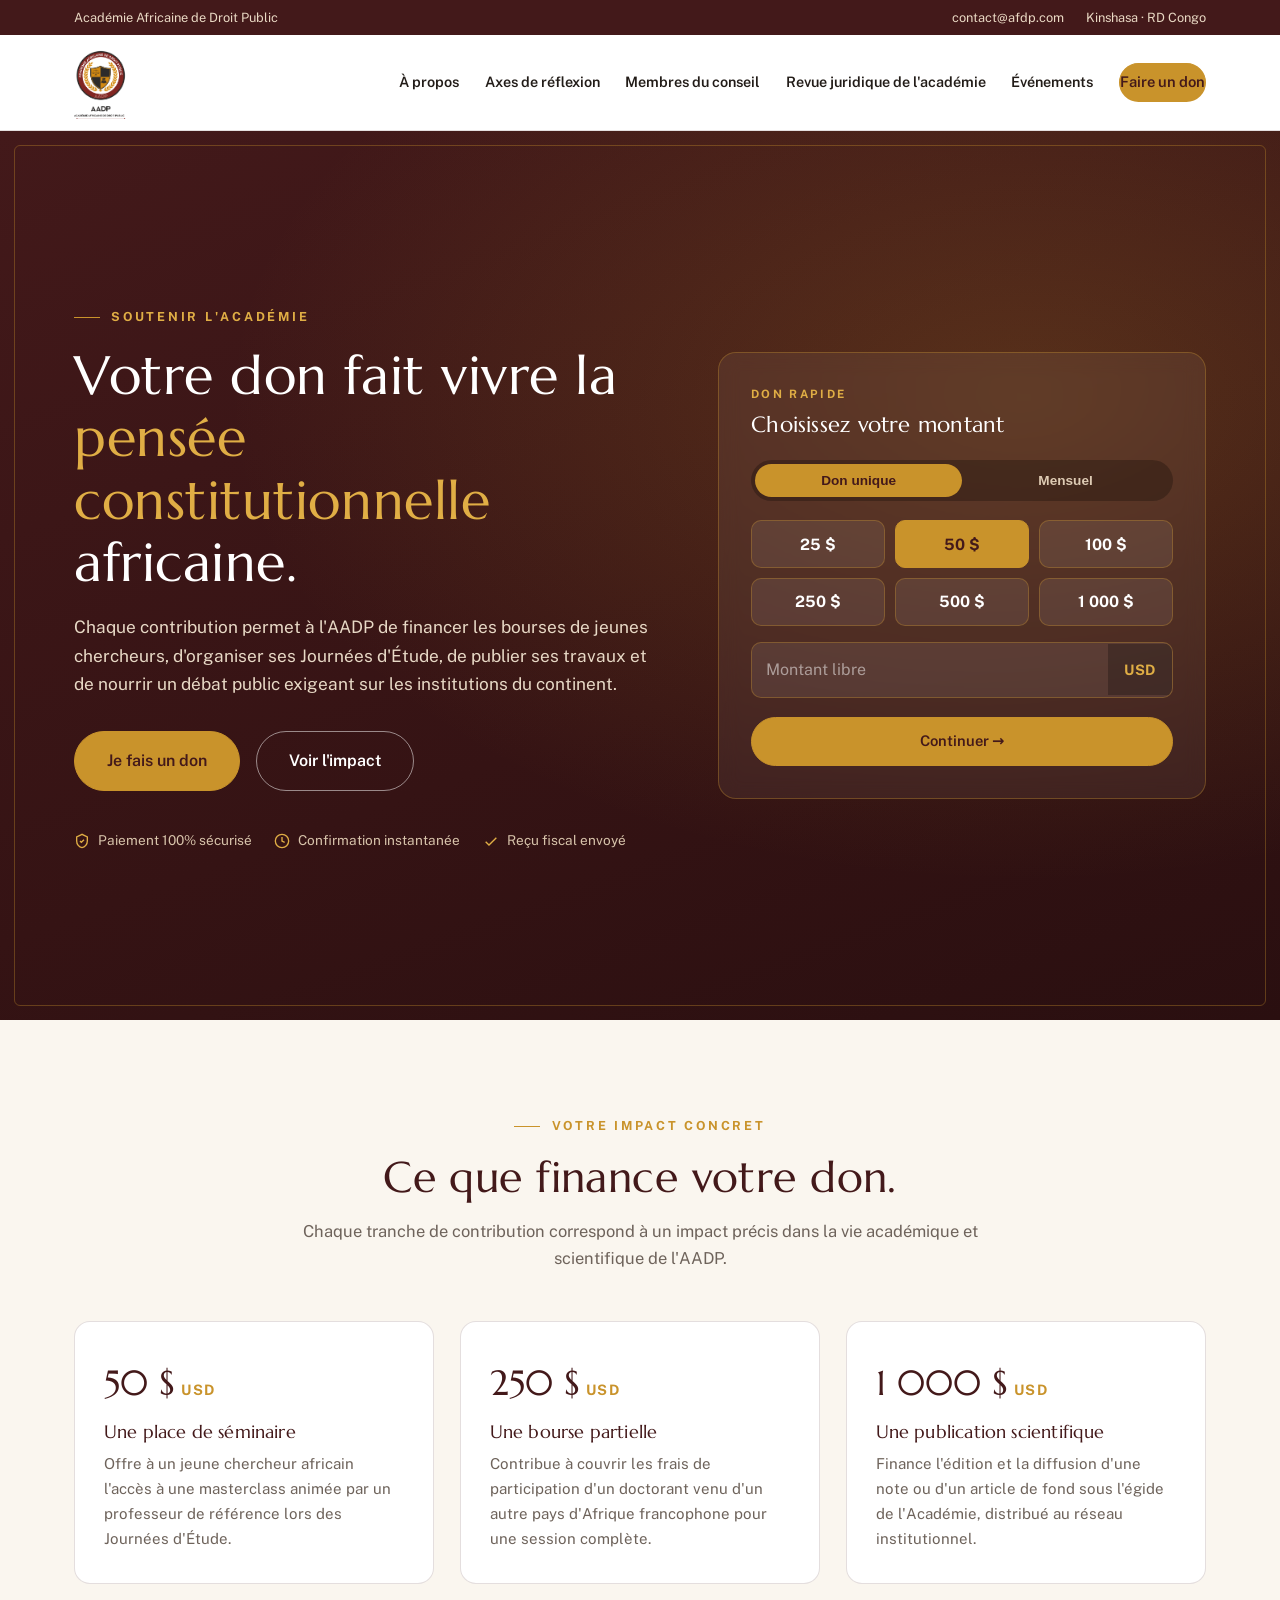
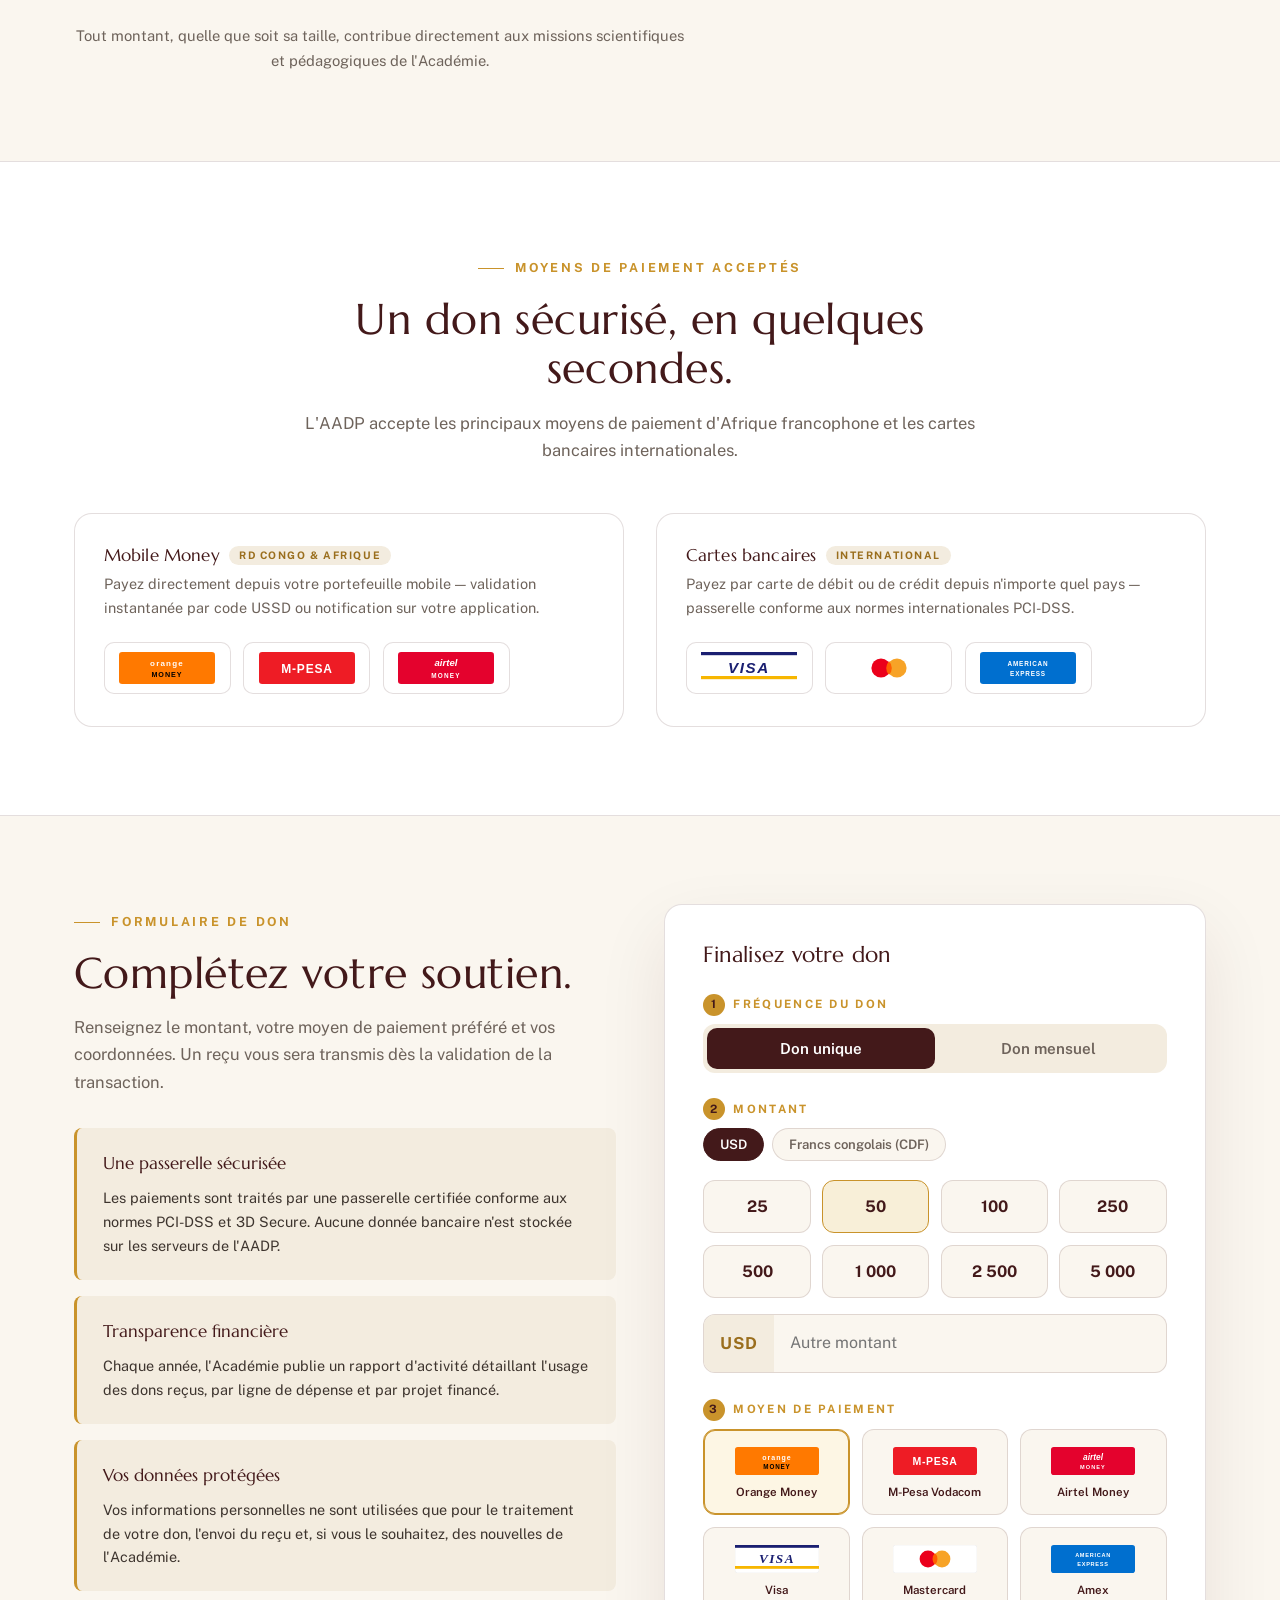
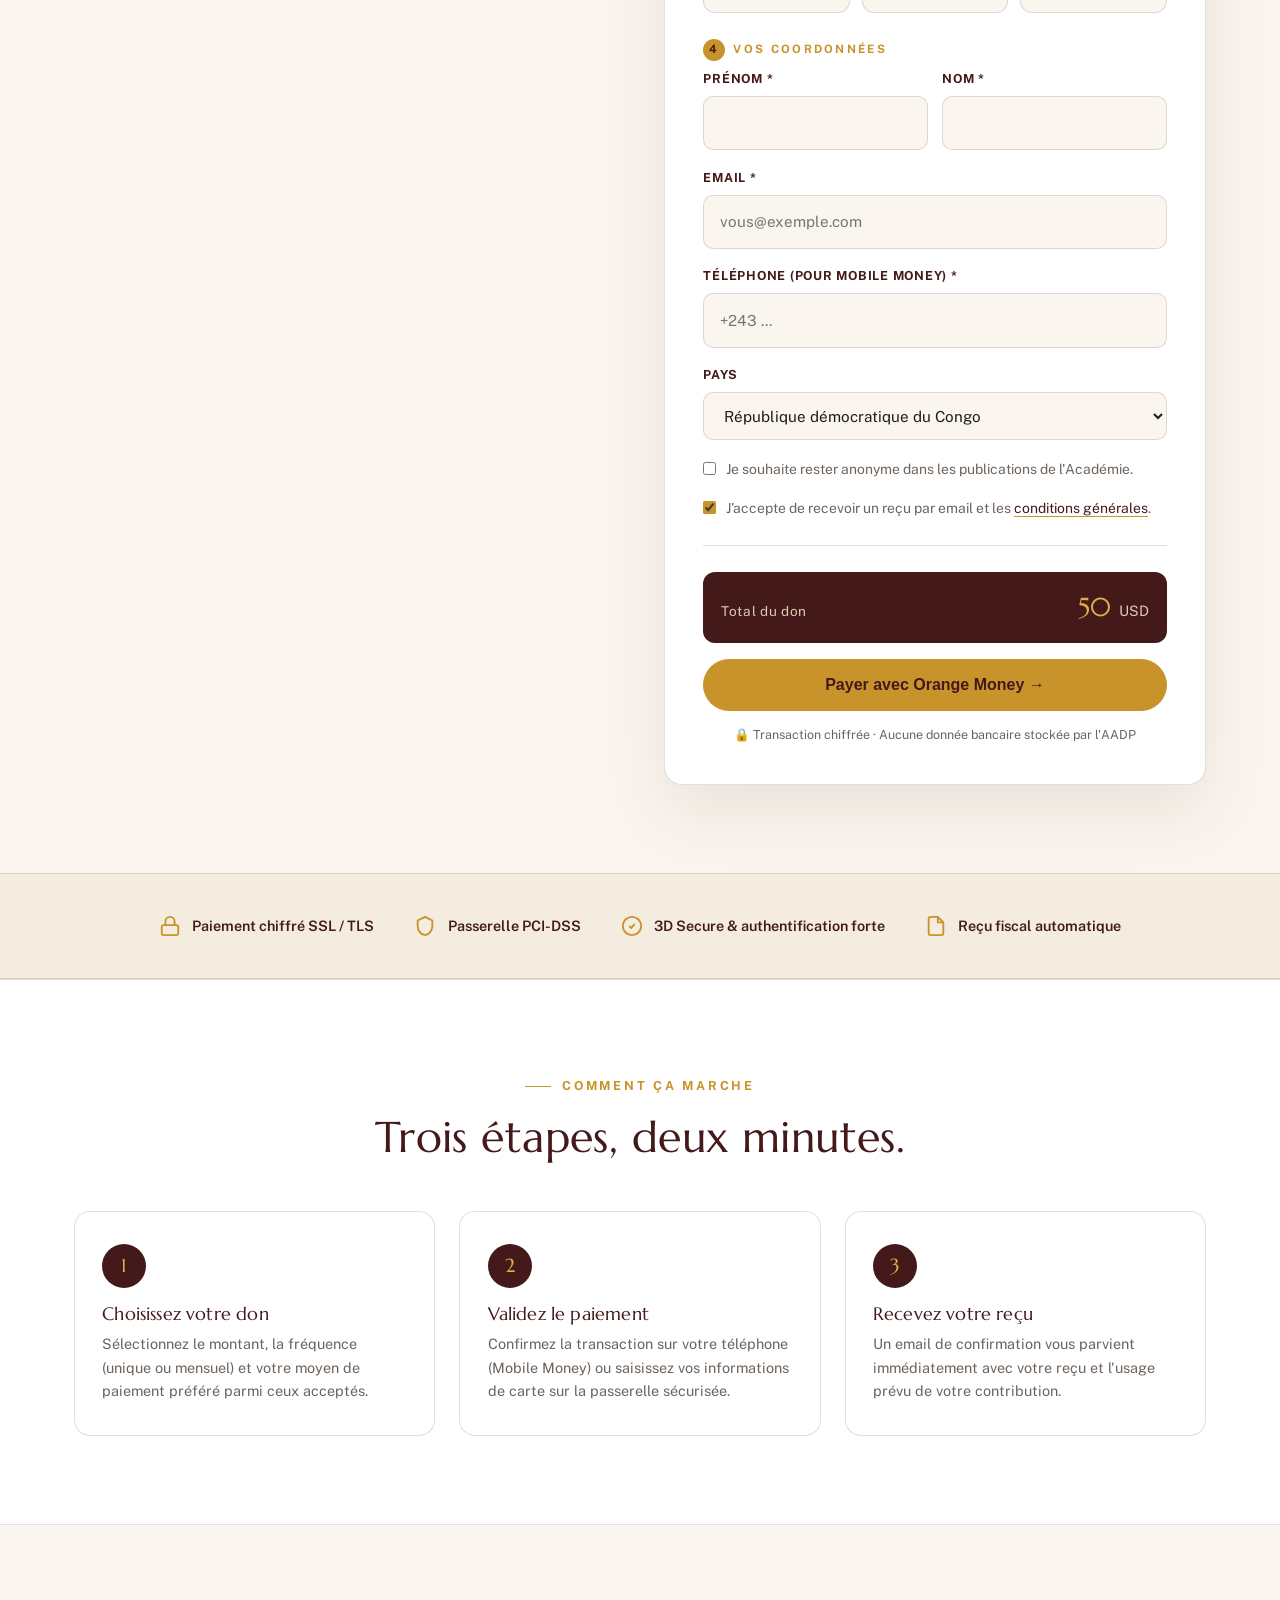
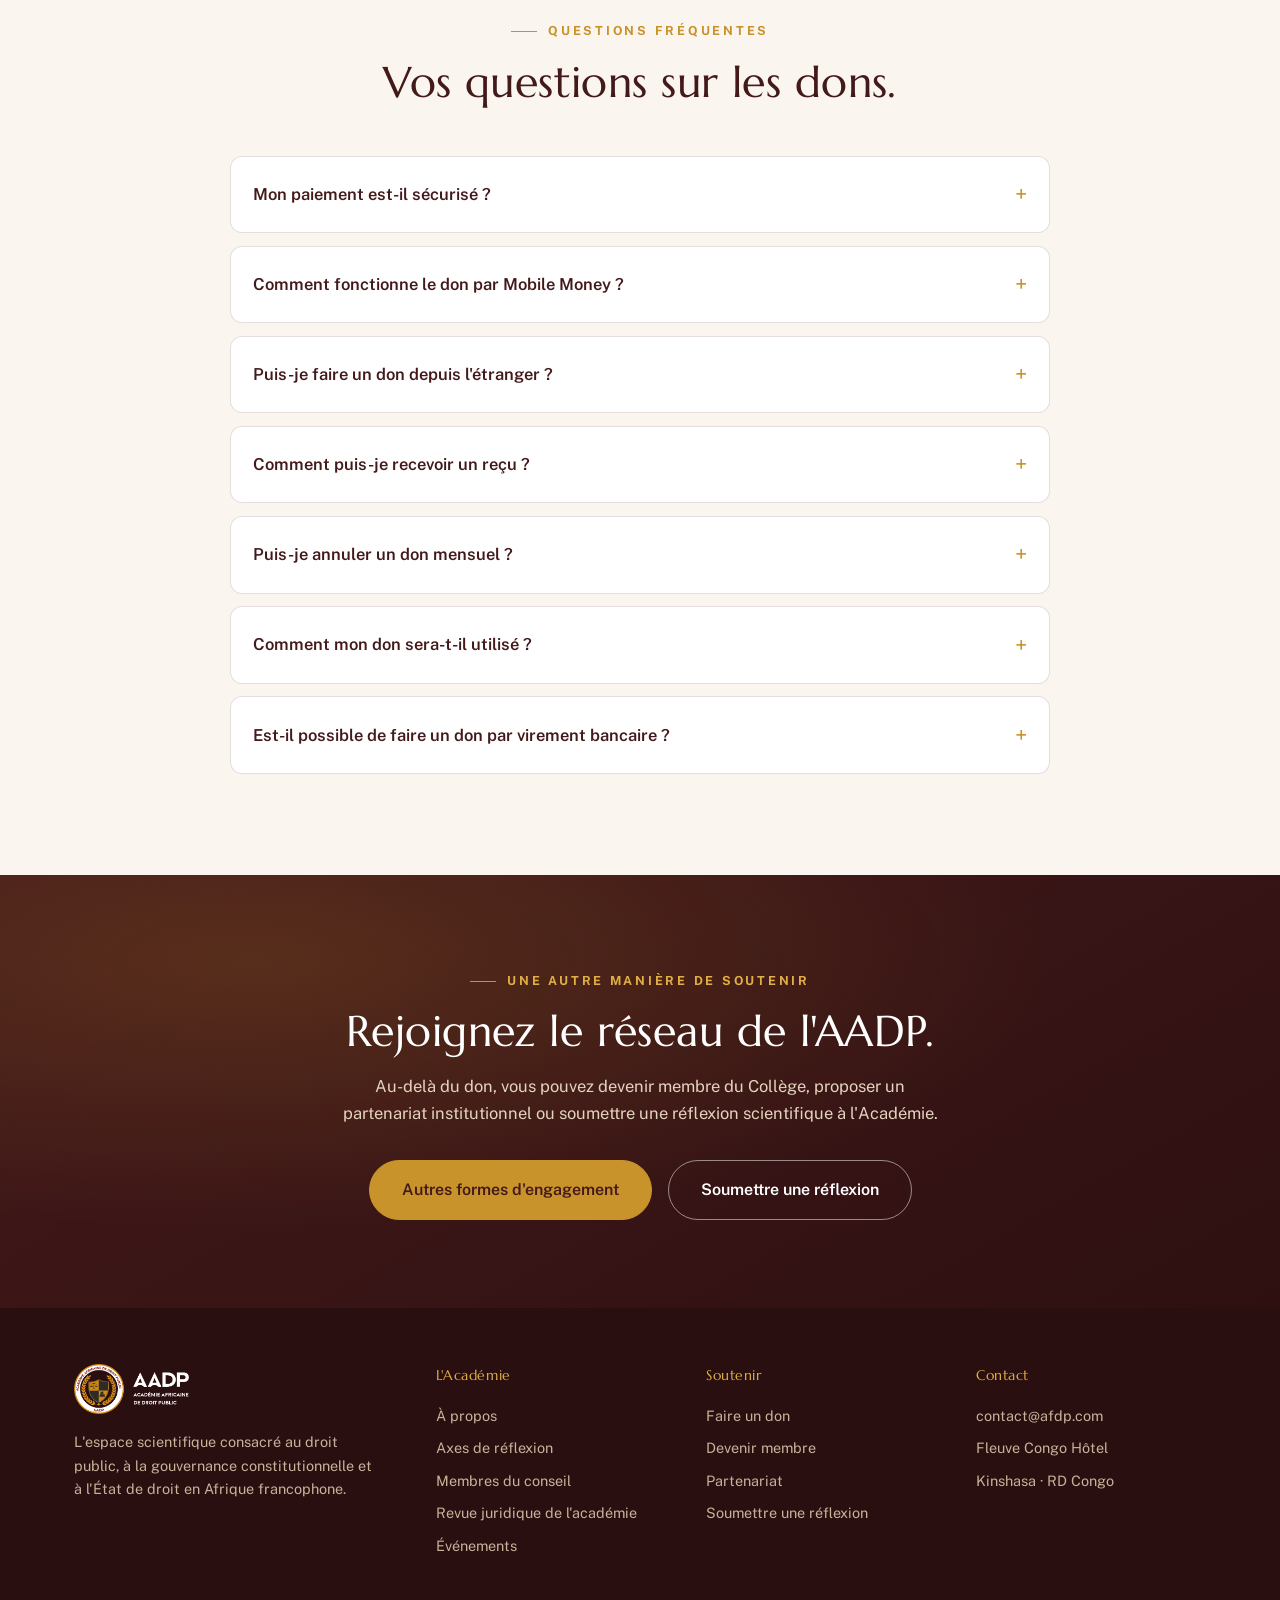
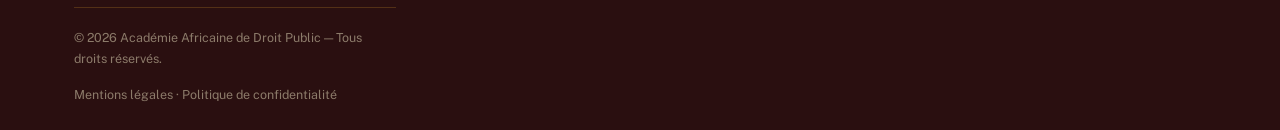
==== commit 6b4b5adc: "Mettre à jour le site AADP avec gouvernance, programme 2026 et partenaires. Aligne la page instituti" ====
--- a/faire-un-don.html
+++ b/faire-un-don.html
@@ -395,6 +395,7 @@
       <a href="index.html#academie">À propos</a>
       <a href="index.html#axes">Axes de réflexion</a>
       <a href="index.html#gouvernance">Membres du conseil</a>
+      <a href="index.html#revue">Revue juridique de l'académie</a>
       <a href="index.html#evenements">Événements</a>
       <a class="btn gold" href="faire-un-don.html">Faire un don</a>
     </nav>
@@ -880,6 +881,7 @@
         <li><a href="index.html#academie">À propos</a></li>
         <li><a href="index.html#axes">Axes de réflexion</a></li>
         <li><a href="index.html#gouvernance">Membres du conseil</a></li>
+        <li><a href="index.html#revue">Revue juridique de l'académie</a></li>
         <li><a href="index.html#evenements">Événements</a></li>
       </ul>
     </div>
